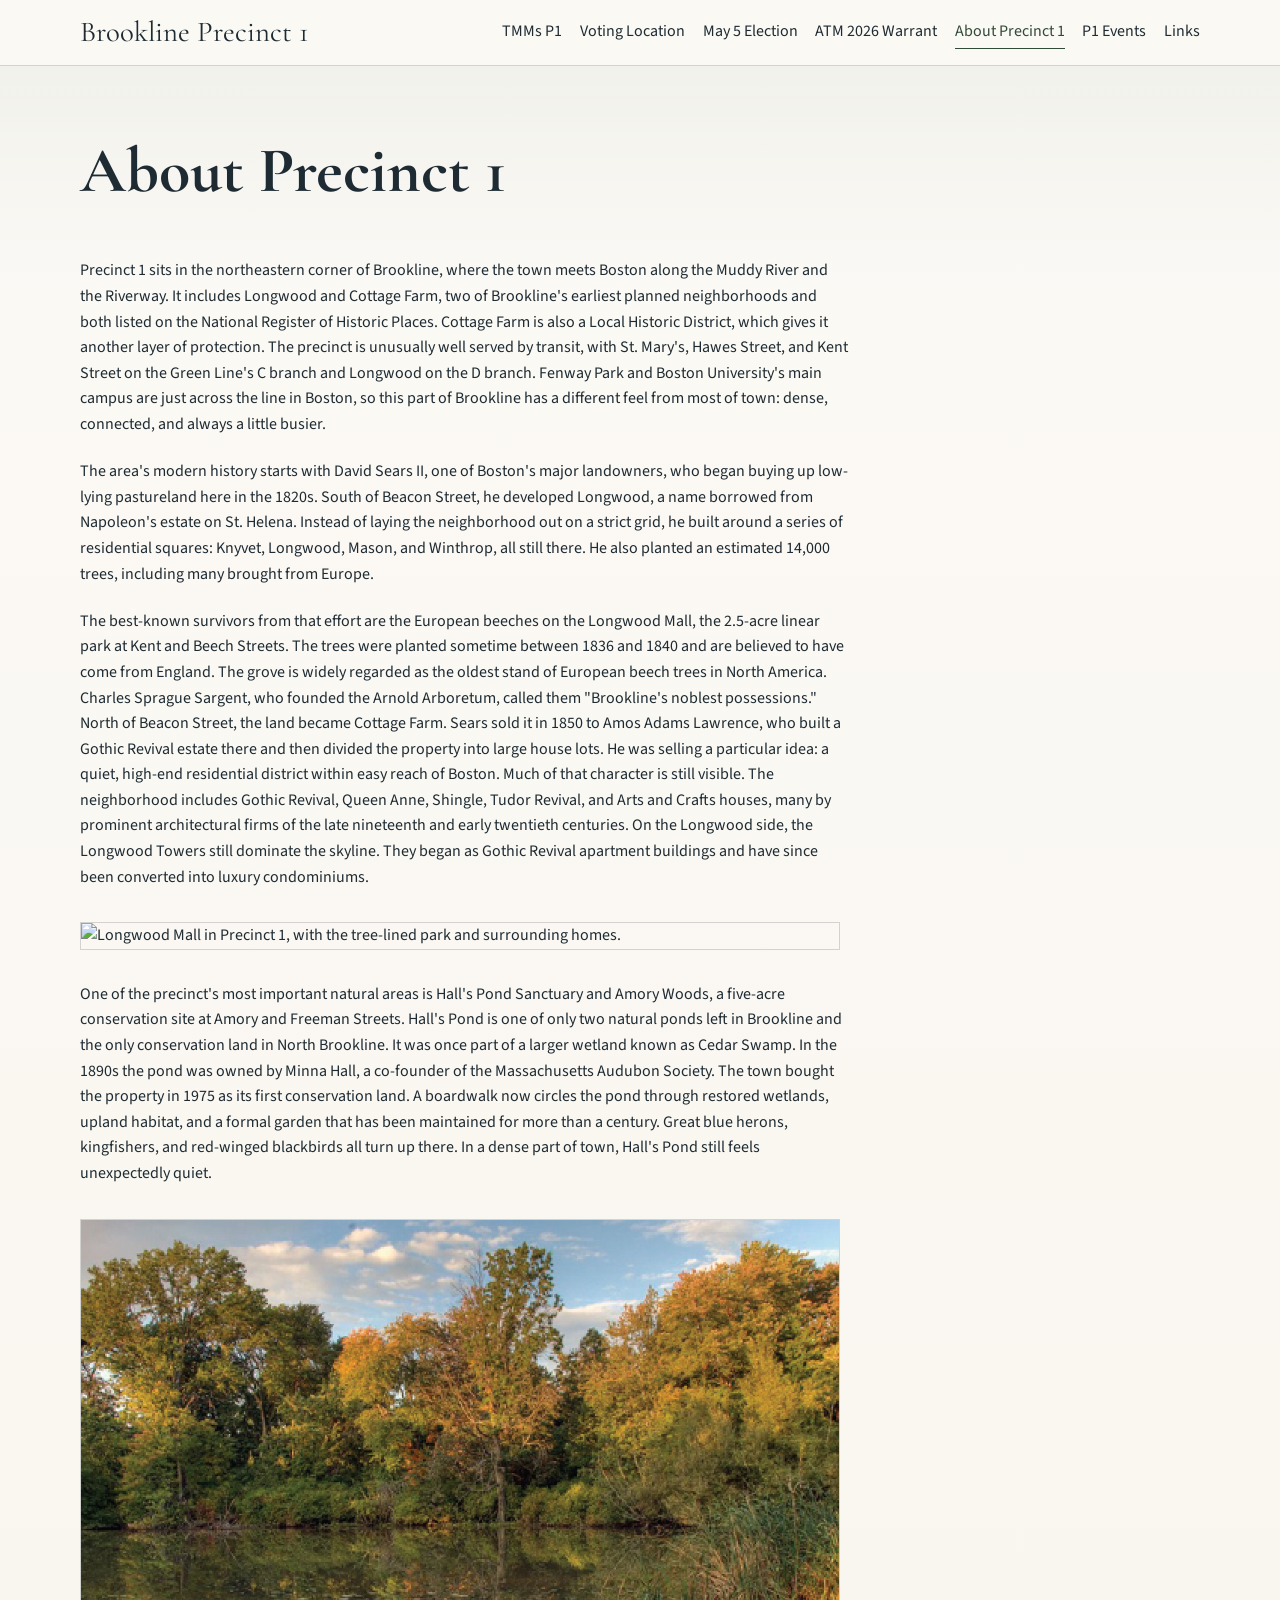
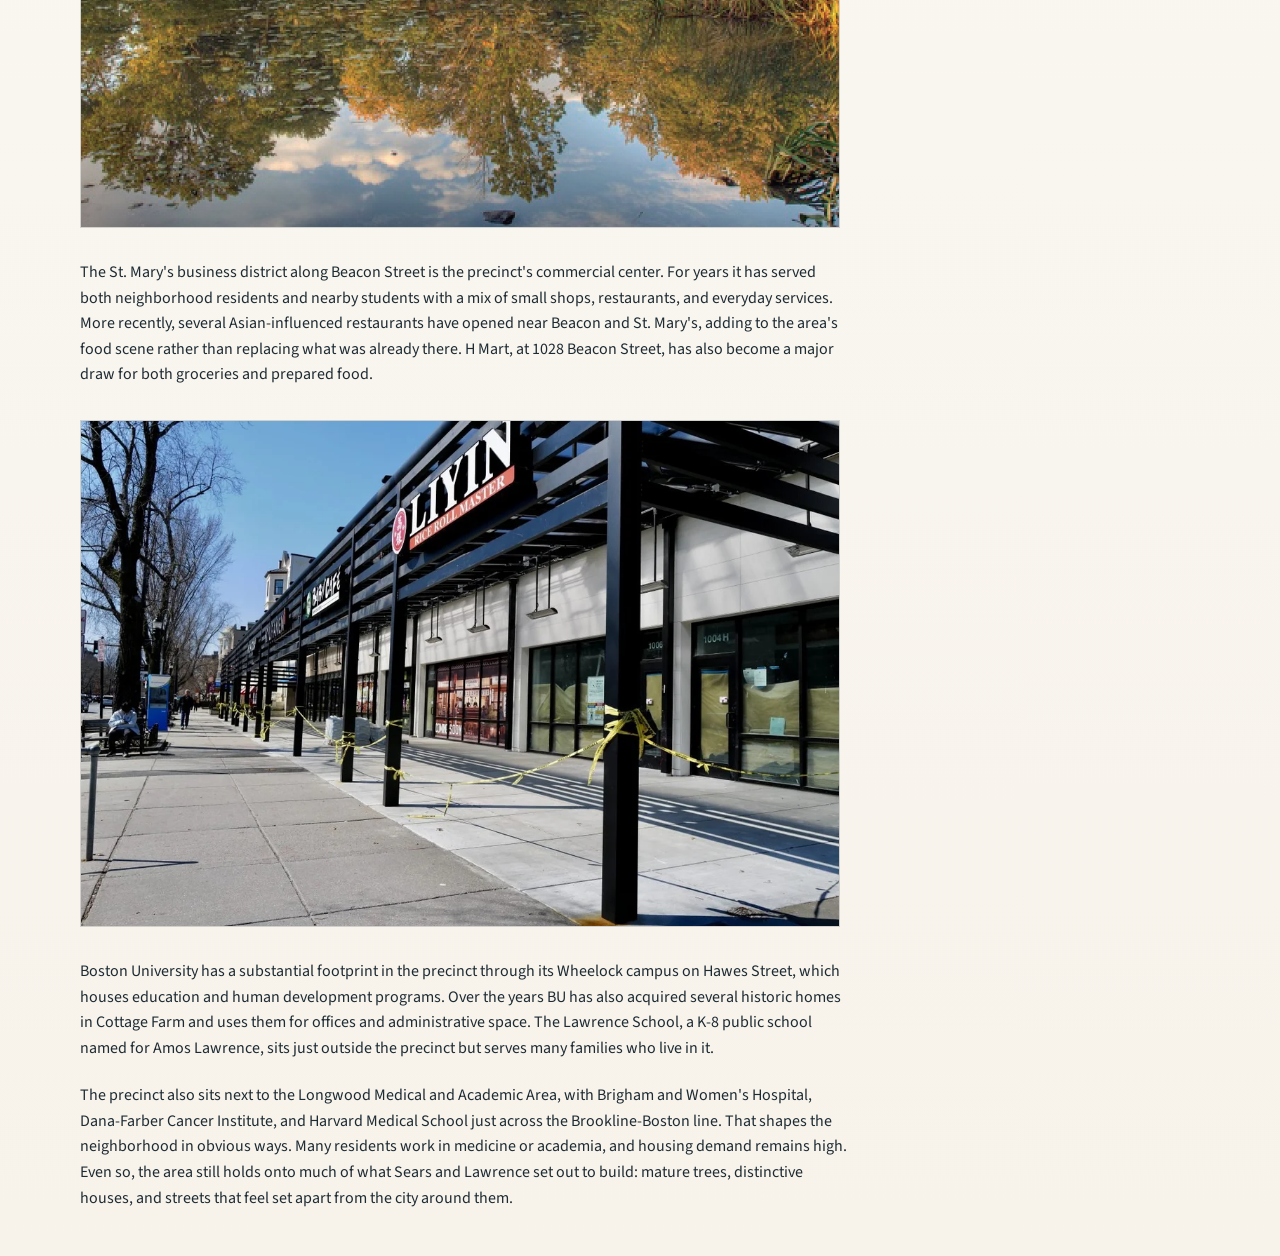
==== about.html @ 7e529240 "Initial commit" ====
<!doctype html>
<html lang="en">
  <head>
    <meta charset="utf-8" />
    <meta name="viewport" content="width=device-width, initial-scale=1" />
    <title>About Precinct 1 | Brookline Precinct 1</title>
    <meta name="description" content="Background information about Brookline Precinct 1." />
    <link rel="preconnect" href="https://fonts.googleapis.com" />
    <link rel="preconnect" href="https://fonts.gstatic.com" crossorigin />
    <link
      href="https://fonts.googleapis.com/css2?family=Cormorant+Garamond:wght@500;600;700&family=Source+Sans+3:wght@400;600;700&display=swap"
      rel="stylesheet"
    />
    <link rel="stylesheet" href="styles.css" />
    <script src="script.js" defer></script>
  </head>
  <body>
    <header class="site-header">
      <div class="site-header__inner">
        <a class="site-brand" href="index.html">
          <span class="site-brand__name">Brookline Precinct 1</span>
        </a>
        <button class="menu-toggle" type="button" data-menu-toggle aria-expanded="false" aria-controls="site-nav">
          Menu
        </button>
        <nav class="site-nav" id="site-nav" data-site-nav aria-label="Primary">
          <a data-nav-link href="tmms.html">TMMs P1</a>
          <a data-nav-link href="election-information.html">Voting Location</a>
          <a data-nav-link href="may-2026-election.html">May 5 Election</a>
          <a data-nav-link href="warrant-may-2026.html">ATM 2026 Warrant</a>
          <a data-nav-link href="about.html">About Precinct 1</a>
          <a data-nav-link href="events.html">P1 Events</a>
          <a data-nav-link href="links.html">Links</a>
        </nav>
      </div>
    </header>

    <main>
      <section class="page-hero">
        <div class="page-hero__copy">
          <h1>About Precinct 1</h1>
        </div>
      </section>

      <section class="page-section page-section--tight-top">
        <div class="about-page__content">
          <article class="about-page__article">
            <p>
              Precinct 1 sits in the northeastern corner of Brookline, where the
              town meets Boston along the Muddy River and the Riverway. It
              includes Longwood and Cottage Farm, two of Brookline's earliest
              planned neighborhoods and both listed on the National Register of
              Historic Places. Cottage Farm is also a Local Historic District,
              which gives it another layer of protection. The precinct is
              unusually well served by transit, with St. Mary's, Hawes Street,
              and Kent Street on the Green Line's C branch and Longwood on the D
              branch. Fenway Park and Boston University's main campus are just
              across the line in Boston, so this part of Brookline has a
              different feel from most of town: dense, connected, and always a
              little busier.
            </p>
            <p>
              The area's modern history starts with David Sears II, one of
              Boston's major landowners, who began buying up low-lying
              pastureland here in the 1820s. South of Beacon Street, he
              developed Longwood, a name borrowed from Napoleon's estate on St.
              Helena. Instead of laying the neighborhood out on a strict grid,
              he built around a series of residential squares: Knyvet, Longwood,
              Mason, and Winthrop, all still there. He also planted an estimated
              14,000 trees, including many brought from Europe.
            </p>
            <p>
              The best-known survivors from that effort are the European beeches
              on the Longwood Mall, the 2.5-acre linear park at Kent and Beech
              Streets. The trees were planted sometime between 1836 and 1840 and
              are believed to have come from England. The grove is widely
              regarded as the oldest stand of European beech trees in North
              America. Charles Sprague Sargent, who founded the Arnold
              Arboretum, called them "Brookline's noblest possessions." North of
              Beacon Street, the land became Cottage Farm. Sears sold it in 1850
              to Amos Adams Lawrence, who built a Gothic Revival estate there and
              then divided the property into large house lots. He was selling a
              particular idea: a quiet, high-end residential district within easy
              reach of Boston. Much of that character is still visible. The
              neighborhood includes Gothic Revival, Queen Anne, Shingle, Tudor
              Revival, and Arts and Crafts houses, many by prominent
              architectural firms of the late nineteenth and early twentieth
              centuries. On the Longwood side, the Longwood Towers still
              dominate the skyline. They began as Gothic Revival apartment
              buildings and have since been converted into luxury condominiums.
            </p>
            <figure class="image-frame about-page__figure">
              <img
                src="assets/IMG_3876.png"
                alt="Longwood Mall in Precinct 1, with the tree-lined park and surrounding homes."
              />
            </figure>
            <p>
              One of the precinct's most important natural areas is Hall's Pond
              Sanctuary and Amory Woods, a five-acre conservation site at Amory
              and Freeman Streets. Hall's Pond is one of only two natural ponds
              left in Brookline and the only conservation land in North
              Brookline. It was once part of a larger wetland known as Cedar
              Swamp. In the 1890s the pond was owned by Minna Hall, a co-founder
              of the Massachusetts Audubon Society. The town bought the property
              in 1975 as its first conservation land. A boardwalk now circles
              the pond through restored wetlands, upland habitat, and a formal
              garden that has been maintained for more than a century. Great blue
              herons, kingfishers, and red-winged blackbirds all turn up there.
              In a dense part of town, Hall's Pond still feels unexpectedly
              quiet.
            </p>
            <figure class="image-frame about-page__figure">
              <img
                src="assets/hallspond.png"
                alt="Hall's Pond Sanctuary in Precinct 1, with wetland habitat and surrounding greenery."
              />
            </figure>
            <p>
              The St. Mary's business district along Beacon Street is the
              precinct's commercial center. For years it has served both
              neighborhood residents and nearby students with a mix of small
              shops, restaurants, and everyday services. More recently, several
              Asian-influenced restaurants have opened near Beacon and St.
              Mary's, adding to the area's food scene rather than replacing what
              was already there. H Mart, at 1028 Beacon Street, has also become
              a major draw for both groceries and prepared food.
            </p>
            <figure class="image-frame about-page__figure">
              <img
                src="assets/barcino.jpeg"
                alt="A restaurant scene in the St. Mary's area along Beacon Street in Precinct 1."
              />
            </figure>
            <p>
              Boston University has a substantial footprint in the precinct
              through its Wheelock campus on Hawes Street, which houses
              education and human development programs. Over the years BU has
              also acquired several historic homes in Cottage Farm and uses them
              for offices and administrative space. The Lawrence School, a K-8
              public school named for Amos Lawrence, sits just outside the
              precinct but serves many families who live in it.
            </p>
            <p>
              The precinct also sits next to the Longwood Medical and Academic
              Area, with Brigham and Women's Hospital, Dana-Farber Cancer
              Institute, and Harvard Medical School just across the
              Brookline-Boston line. That shapes the neighborhood in obvious
              ways. Many residents work in medicine or academia, and housing
              demand remains high. Even so, the area still holds onto much of
              what Sears and Lawrence set out to build: mature trees,
              distinctive houses, and streets that feel set apart from the city
              around them.
            </p>
          </article>
        </div>
      </section>
    </main>

  </body>
</html>
---- styles.css ----
:root {
  --bg: #f7f3eb;
  --paper: #fcfaf6;
  --band: #eeeadf;
  --text: #1e2b33;
  --muted: #53616a;
  --accent: #4d6b52;
  --accent-dark: #324a38;
  --border: rgba(30, 43, 51, 0.18);
  --border-strong: rgba(30, 43, 51, 0.42);
  --content-width: 1120px;
  --measure: 42rem;
  --intro-measure: 56rem;
}

*,
*::before,
*::after {
  box-sizing: border-box;
}

html {
  scroll-behavior: smooth;
}

body {
  margin: 0;
  font-family: "Source Sans 3", "Trebuchet MS", sans-serif;
  color: var(--text);
  background:
    linear-gradient(180deg, rgba(77, 107, 82, 0.08), transparent 18rem),
    linear-gradient(180deg, var(--paper) 0%, var(--bg) 100%);
  line-height: 1.6;
}

a {
  color: var(--accent-dark);
}

a:hover,
a:focus-visible {
  color: var(--accent);
}

img,
iframe {
  max-width: 100%;
}

.site-shell,
.site-header__inner,
.site-footer,
.page-section,
.hero,
.page-hero {
  width: min(calc(100% - 2rem), var(--content-width));
  margin: 0 auto;
}

.site-header {
  position: sticky;
  top: 0;
  z-index: 20;
  backdrop-filter: blur(10px);
  background: rgba(252, 250, 246, 0.9);
  border-bottom: 1px solid var(--border);
}

.site-header__inner {
  display: flex;
  align-items: center;
  justify-content: space-between;
  gap: 1rem;
  padding: 1rem 0;
}

.site-brand {
  text-decoration: none;
  color: var(--text);
}

.site-brand__name,
.hero h1,
.page-hero h1,
.section-title {
  font-family: "Cormorant Garamond", Georgia, serif;
}

.site-brand__name {
  display: block;
  font-size: 1.8rem;
  line-height: 1;
  white-space: nowrap;
}

.site-nav {
  display: flex;
  column-gap: 1.1rem;
  row-gap: 0.5rem;
  flex-wrap: wrap;
  align-items: center;
}

.site-nav a {
  text-decoration: none;
  color: var(--text);
  padding: 0.2rem 0;
  border-bottom: 1px solid transparent;
  white-space: nowrap;
}

.site-nav a[aria-current="page"] {
  color: var(--accent-dark);
  border-bottom-color: var(--accent-dark);
}

.menu-toggle {
  display: none;
  border: 1px solid var(--border);
  border-radius: 0;
  background: transparent;
  color: var(--text);
  padding: 0.55rem 0.9rem;
}

.hero,
.page-hero {
  padding: 4.75rem 0 2.2rem;
}

.hero-copy,
blockquote,
.member-table {
  max-width: var(--measure);
}

.hero-copy {
  max-width: var(--intro-measure);
}

.page-hero__copy {
  max-width: none;
}

.hero h1,
.page-hero h1 {
  margin: 0 0 1rem;
  font-size: clamp(2.8rem, 5vw, 4.8rem);
  line-height: 0.92;
}

.hero-actions,
.card-grid,
.map-grid,
.quick-facts,
.directory-grid {
  display: grid;
  gap: 1.5rem;
}

.map-grid,
.quick-facts {
  grid-template-columns: repeat(auto-fit, minmax(300px, 1fr));
}

.quick-facts--stacked {
  grid-template-columns: 1fr;
}

.directory-grid {
  grid-template-columns: 1fr;
}

.hero-copy p,
.page-hero__copy p {
  max-width: var(--intro-measure);
  text-wrap: pretty;
}

.section-intro,
.page-note {
  max-width: var(--intro-measure);
  text-wrap: pretty;
}

.site-footer p {
  max-width: var(--measure);
}

.page-links .page-hero {
  padding-bottom: 1.2rem;
}

.page-hero--compact {
  padding-bottom: 0.75rem;
}

.page-hero--compact .page-hero__copy h1 {
  margin-bottom: 1.35rem;
}

.page-links .page-section {
  padding-top: 0.35rem;
  border-top: 0;
}

.page-links .directory-group {
  max-width: 60rem;
}

.button-link {
  display: inline-flex;
  align-items: center;
  justify-content: center;
  min-height: 44px;
  padding: 0.8rem 1.2rem;
  border: 1px solid var(--accent-dark);
  border-radius: 0;
  background: var(--accent-dark);
  color: var(--paper);
  text-decoration: none;
  letter-spacing: 0.01em;
  white-space: nowrap;
}

.button-link--secondary {
  background: transparent;
  color: var(--accent-dark);
  border-color: var(--border-strong);
}

.page-section {
  padding: 0.55rem 0 2.8rem;
}

.page-section--no-divider {
  border-top: 0;
}

.page-section--tight-top {
  padding-top: 0.4rem;
}

.section-title {
  margin: 0 0 0.75rem;
  font-size: clamp(2rem, 3vw, 3.1rem);
}

.member-table {
  width: 100%;
  border-collapse: collapse;
  max-width: 100%;
  border-top: 2px solid var(--text);
}

.member-table th,
.member-table td {
  padding: 0.95rem 0.75rem;
  border-bottom: 1px solid var(--border);
  text-align: left;
}

.member-table th {
  background: transparent;
  font-weight: 700;
  white-space: nowrap;
}

.site-footer {
  padding: 0.5rem 0 3rem;
  color: var(--muted);
}

.hero-copy,
.page-hero__copy {
  padding: 0;
}

.hero-actions {
  display: flex;
  flex-wrap: wrap;
  gap: 0.85rem;
  margin-top: 1.6rem;
}

.section-intro {
  margin: 0 0 1.4rem;
  color: var(--muted);
}

.prose-content {
  max-width: 56rem;
}

.prose-content h2,
.prose-content h3 {
  font-family: "Cormorant Garamond", Georgia, serif;
  line-height: 1.08;
}

.prose-content h2 {
  margin: 0 0 1rem;
  font-size: clamp(2rem, 3vw, 3rem);
}

.prose-content h3 {
  margin: 2.2rem 0 0.8rem;
  font-size: clamp(1.55rem, 2.2vw, 2.1rem);
}

.prose-content p,
.prose-content ul {
  margin: 0 0 1.15rem;
  text-wrap: pretty;
}

.prose-content ul {
  padding-left: 1.2rem;
}

.prose-content li + li {
  margin-top: 0.45rem;
}

.home-gallery {
  display: grid;
  grid-template-columns: repeat(auto-fit, minmax(260px, 1fr));
  gap: 1.25rem;
}

.home-gallery__item {
  margin: 0;
}

.home-gallery__item img {
  display: block;
  width: 100%;
  height: 100%;
  min-height: 240px;
  object-fit: cover;
  border: 1px solid var(--border);
  background: var(--paper);
}

.hero--home {
  padding-top: 2.6rem;
  text-align: center;
}

.hero-copy--home {
  max-width: 52rem;
  margin: 0 auto;
}

.hero-copy--home h1 {
  font-size: clamp(2.5rem, 4.4vw, 4rem);
}

.hero-intro {
  margin: 0 auto;
  font-size: clamp(1.02rem, 1.55vw, 1.2rem);
  color: var(--text);
}

.home-map {
  width: min(100%, 28rem);
  margin: 2rem auto 0;
}

.home-map img {
  display: block;
  width: 100%;
  border: 1px solid var(--border-strong);
  background: var(--paper);
}

.home-link-grid {
  display: grid;
  grid-template-columns: repeat(2, minmax(0, 18rem));
  justify-content: center;
  gap: 1.8rem 5rem;
  padding-top: 0.4rem;
}

.home-link-button {
  display: inline-flex;
  align-items: center;
  justify-content: center;
  min-height: 4.5rem;
  padding: 0.85rem 1.4rem;
  border: 2px solid var(--border-strong);
  border-radius: 1.2rem;
  background: rgba(255, 255, 255, 0.72);
  color: var(--text);
  text-align: center;
  text-decoration: none;
  font-size: clamp(1.15rem, 1.9vw, 1.35rem);
  line-height: 1.15;
  box-shadow: 0 1px 0 rgba(30, 43, 51, 0.05);
  transition:
    transform 160ms ease,
    background 160ms ease,
    border-color 160ms ease;
}

.home-link-button:hover,
.home-link-button:focus-visible {
  color: var(--text);
  transform: translateY(-2px);
  background: rgba(255, 255, 255, 0.92);
  border-color: var(--text);
}

.home-link-button--wide {
  grid-column: 1 / -1;
  width: min(100%, 18rem);
  justify-self: center;
}

.election-page__content {
  max-width: 66rem;
}

.about-page__content {
  max-width: 48rem;
}

.about-page__article {
  max-width: 48rem;
}

.about-page__article p {
  margin: 0;
  text-wrap: pretty;
}

.about-page__article p + p {
  margin-top: 1.35rem;
}

.image-frame.about-page__figure {
  margin: 2rem 0 0;
  padding-bottom: 2rem;
}

.election-page__example-heading {
  margin: 0 0 1.6rem;
  font-size: clamp(1.45rem, 2vw, 1.9rem);
  line-height: 1.1;
  font-family: "Cormorant Garamond", Georgia, serif;
}

.election-page__location,
.election-page__where-link {
  margin: 0 0 1.55rem;
  font-size: clamp(1.2rem, 1.9vw, 1.85rem);
  line-height: 1.35;
}

.election-page__where-link {
  max-width: 58rem;
}

.election-page__where-link--lookup {
  padding-top: 0.9rem;
}

.election-page__photo-grid {
  display: grid;
  grid-template-columns: minmax(300px, 380px) minmax(320px, 1fr);
  gap: 2.4rem;
  align-items: center;
  margin: 0 0 2.5rem;
}

.election-page__photo,
.election-page__map,
.election-page__example {
  margin: 0;
}

.election-page__photo img,
.election-page__map iframe,
.election-page__example img {
  display: block;
  width: 100%;
}

.election-page__map iframe {
  min-height: 320px;
}

.election-page__example {
  max-width: 430px;
}

.warrant-page__content {
  max-width: 70rem;
  padding-top: 1.2rem;
}

.warrant-page__hero .page-hero__copy h1 {
  margin-bottom: 3rem;
}

.warrant-page__hero-link {
  margin: 0 0 1.9rem;
  font-size: clamp(1.55rem, 2.2vw, 2.1rem);
  line-height: 1.1;
  font-family: "Cormorant Garamond", Georgia, serif;
}

.warrant-page__hero-link a {
  color: var(--accent-dark);
  text-decoration-line: underline;
  text-decoration-thickness: 1px;
  text-underline-offset: 0.12em;
}

.warrant-page__document-block + .warrant-page__document-block {
  margin-top: 4rem;
}

.warrant-page__document-title {
  margin: 0 0 1.5rem;
  font-size: clamp(1.55rem, 2.2vw, 2.1rem);
  line-height: 1.1;
  font-family: "Cormorant Garamond", Georgia, serif;
}

.warrant-page__embed {
  width: 100%;
  min-height: 900px;
  margin-top: 0.2rem;
  border: 1px solid var(--border);
  background: var(--paper);
}

.map-card,
.fact-panel,
.directory-group {
  padding-top: 1rem;
  border-top: 2px solid var(--border-strong);
}

.map-card h3,
.fact-panel h2,
.directory-group h2,
.link-row__title {
  margin: 0 0 0.95rem;
  font-size: 1.1rem;
}

.link-row__title {
  white-space: nowrap;
}

.map-meta,
.fact-panel p,
.directory-group p,
.link-row__body,
.page-note,
.map-card p {
  color: var(--muted);
}

.map-links,
.resource-list,
.plain-list,
.directory-group ul {
  list-style: none;
  margin: 0;
  padding: 0;
}

.map-links li,
.resource-list li,
.plain-list li,
.directory-group li {
  padding: 0.5rem 0 0.7rem;
}

.map-links li:first-child,
.resource-list li:first-child,
.plain-list li:first-child,
.directory-group li:first-child {
  padding-top: 0;
}

.map-links a,
.resource-list a,
.plain-list a,
.link-row {
  text-decoration: none;
}

.button-link:hover,
.button-link:focus-visible {
  color: var(--paper);
}

.button-link--secondary:hover,
.button-link--secondary:focus-visible {
  color: var(--accent-dark);
  background: rgba(77, 107, 82, 0.08);
}

.resource-list {
  max-width: var(--measure);
}

.resource-list a {
  margin-left: 0.3rem;
}

.link-list {
  border-top: 1px solid var(--border);
}

.link-row {
  display: grid;
  gap: 0.3rem;
  padding: 1rem 0;
  border-bottom: 1px solid var(--border);
  color: inherit;
}

.link-row:hover .link-row__title,
.link-row:focus-visible .link-row__title {
  color: var(--accent-dark);
}

.fact-strip {
  display: grid;
  gap: 1rem;
  padding: 1rem 0;
  border-top: 2px solid var(--border-strong);
}

.fact-strip dt {
  font-size: 0.82rem;
  letter-spacing: 0.1em;
  text-transform: uppercase;
  color: var(--muted);
}

.fact-strip dd {
  margin: 0.35rem 0 0;
  font-size: 1.15rem;
}

.image-frame {
  margin: 0;
}

.image-frame img {
  display: block;
  width: 100%;
  max-width: 760px;
  border: 1px solid var(--border);
}

.image-frame figcaption {
  margin-top: 0.75rem;
  color: var(--muted);
  font-size: 0.95rem;
}

.page-note {
  padding-top: 1rem;
  border-top: 2px solid var(--border-strong);
}

.sr-only {
  position: absolute;
  width: 1px;
  height: 1px;
  padding: 0;
  margin: -1px;
  overflow: hidden;
  clip: rect(0, 0, 0, 0);
  white-space: nowrap;
  border: 0;
}

:focus-visible {
  outline: 3px solid rgba(77, 107, 82, 0.38);
  outline-offset: 3px;
}

@media (max-width: 860px) {
  .menu-toggle {
    display: inline-flex;
  }

  .site-nav {
    display: none;
    width: 100%;
    flex-direction: column;
    align-items: flex-start;
    padding-top: 0.75rem;
  }

  .site-nav.is-open {
    display: flex;
  }

  .site-header__inner {
    flex-wrap: wrap;
  }

  .site-nav a {
    padding: 0.2rem 0;
  }

  .home-link-grid {
    grid-template-columns: minmax(0, 20rem);
    gap: 1.3rem;
  }

  .home-link-button--wide {
    grid-column: auto;
  }

  .election-page__photo-grid {
    grid-template-columns: 1fr;
    gap: 1.25rem;
    max-width: 100%;
  }

  .warrant-page__embed {
    min-height: 640px;
  }
}
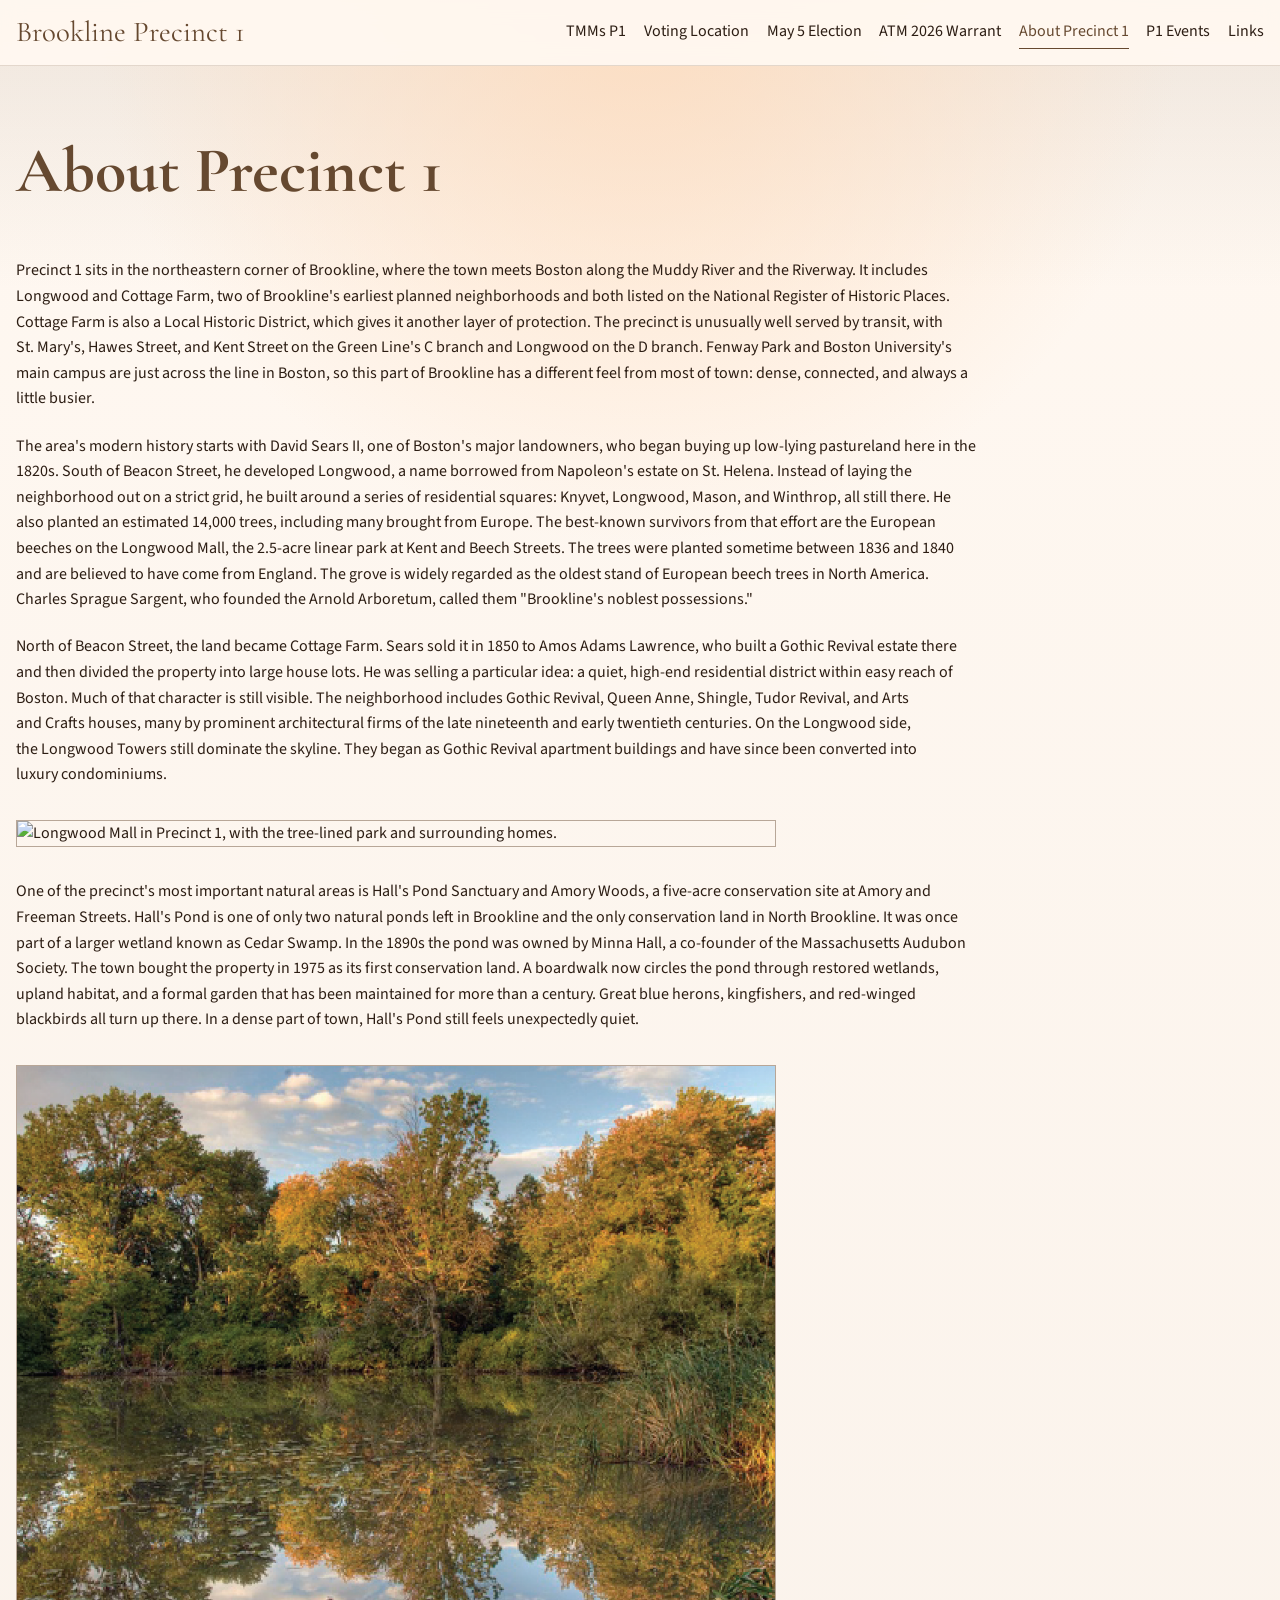
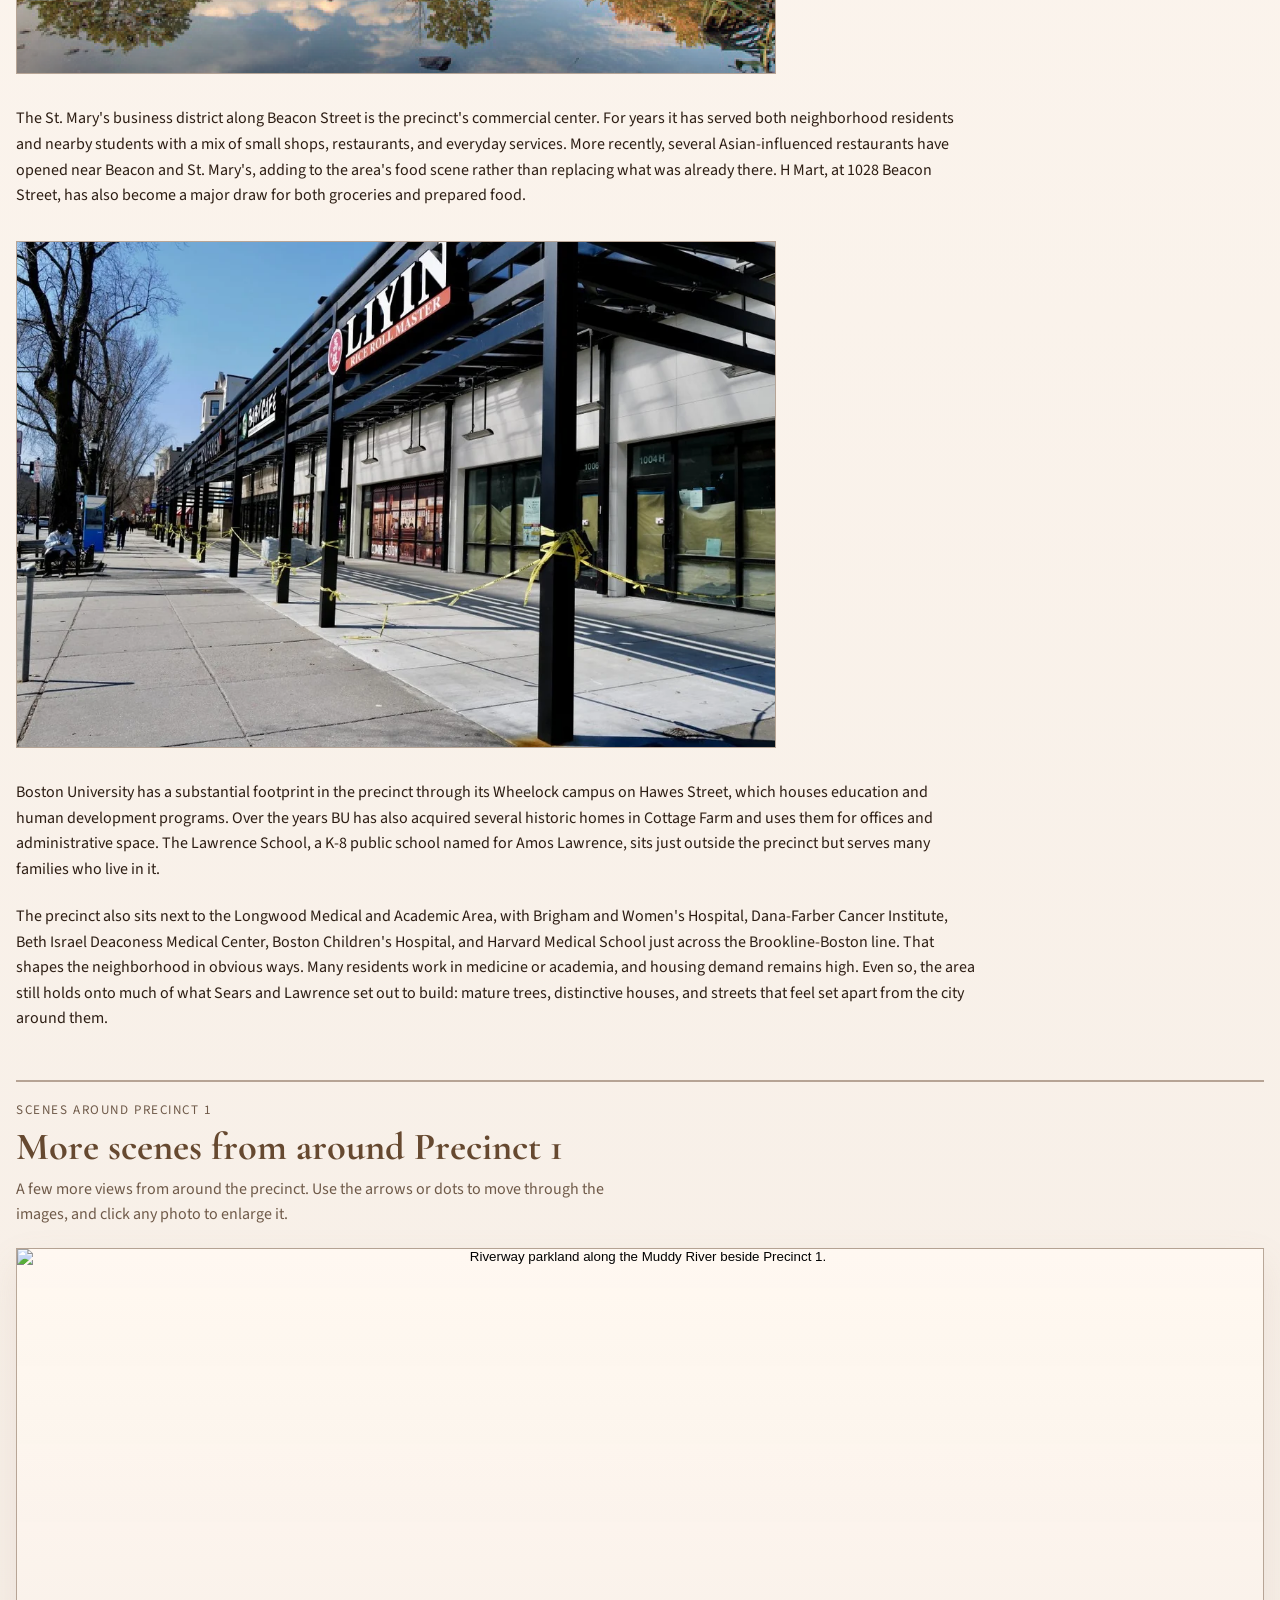
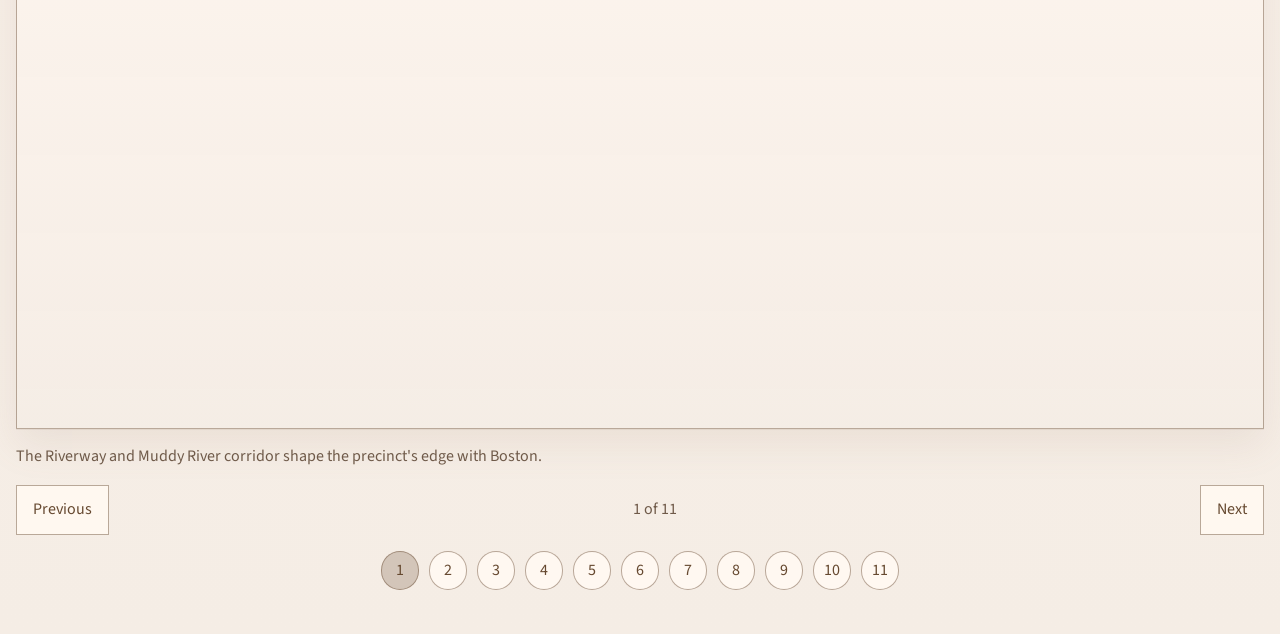
==== commit 8216c470: "changes" ====
--- a/about.html
+++ b/about.html
@@ -67,17 +67,17 @@
               Helena. Instead of laying the neighborhood out on a strict grid,
               he built around a series of residential squares: Knyvet, Longwood,
               Mason, and Winthrop, all still there. He also planted an estimated
-              14,000 trees, including many brought from Europe.
-            </p>
-            <p>
-              The best-known survivors from that effort are the European beeches
+              14,000 trees, including many brought from Europe. The best-known
+              survivors from that effort are the European beeches
               on the Longwood Mall, the 2.5-acre linear park at Kent and Beech
               Streets. The trees were planted sometime between 1836 and 1840 and
               are believed to have come from England. The grove is widely
               regarded as the oldest stand of European beech trees in North
               America. Charles Sprague Sargent, who founded the Arnold
-              Arboretum, called them "Brookline's noblest possessions." North of
-              Beacon Street, the land became Cottage Farm. Sears sold it in 1850
+              Arboretum, called them "Brookline's noblest possessions."
+            </p>
+            <p>
+              North of Beacon Street, the land became Cottage Farm. Sears sold it in 1850
               to Amos Adams Lawrence, who built a Gothic Revival estate there and
               then divided the property into large house lots. He was selling a
               particular idea: a quiet, high-end residential district within easy
@@ -144,7 +144,8 @@
             <p>
               The precinct also sits next to the Longwood Medical and Academic
               Area, with Brigham and Women's Hospital, Dana-Farber Cancer
-              Institute, and Harvard Medical School just across the
+              Institute, Beth Israel Deaconess Medical Center, Boston
+              Children's Hospital, and Harvard Medical School just across the
               Brookline-Boston line. That shapes the neighborhood in obvious
               ways. Many residents work in medicine or academia, and housing
               demand remains high. Even so, the area still holds onto much of
@@ -153,7 +154,229 @@
               around them.
             </p>
           </article>
+
+          <section class="about-carousel" aria-labelledby="about-carousel-title" data-carousel>
+            <div class="about-carousel__header">
+              <p class="about-carousel__eyebrow">Scenes Around Precinct 1</p>
+              <h2 class="about-carousel__title" id="about-carousel-title">More scenes from around Precinct 1</h2>
+              <p class="about-carousel__intro">
+                A few more views from around the precinct. Use the arrows or
+                dots to move through the images, and click any photo to enlarge
+                it.
+              </p>
+            </div>
+
+            <div class="about-carousel__stage">
+              <figure class="about-carousel__slide is-active" id="about-carousel-slide-1" data-carousel-slide>
+                <button class="about-carousel__image-button" type="button" data-lightbox-trigger>
+                  <img
+                    src="assets/RiverwayParkBGSAWalk.2024.jpg"
+                    alt="Riverway parkland along the Muddy River beside Precinct 1."
+                  />
+                </button>
+                <figcaption class="about-carousel__caption">
+                  The Riverway and Muddy River corridor shape the precinct's
+                  edge with Boston.
+                </figcaption>
+              </figure>
+
+              <figure class="about-carousel__slide" id="about-carousel-slide-2" data-carousel-slide hidden>
+                <button class="about-carousel__image-button" type="button" data-lightbox-trigger>
+                  <img
+                    src="assets/church.jpg"
+                    alt="The stone tower of the Church of Our Saviour in Precinct 1."
+                    loading="lazy"
+                  />
+                </button>
+                <figcaption class="about-carousel__caption">
+                  The Church of Our Saviour is one of the precinct's enduring
+                  architectural landmarks.
+                </figcaption>
+              </figure>
+
+              <figure class="about-carousel__slide" id="about-carousel-slide-3" data-carousel-slide hidden>
+                <button class="about-carousel__image-button" type="button" data-lightbox-trigger>
+                  <img
+                    src="assets/hmart.webp"
+                    alt="The H Mart storefront on Beacon Street in the St. Mary's business district."
+                    loading="lazy"
+                  />
+                </button>
+                <figcaption class="about-carousel__caption">
+                  H Mart has become one of the most visible anchors in the St.
+                  Mary's business district along Beacon Street.
+                </figcaption>
+              </figure>
+
+              <figure class="about-carousel__slide" id="about-carousel-slide-4" data-carousel-slide hidden>
+                <button class="about-carousel__image-button" type="button" data-lightbox-trigger>
+                  <img
+                    src="assets/carlton.webp"
+                    alt="The Carlton Street footbridge connecting Brookline to the Muddy River park system."
+                    loading="lazy"
+                  />
+                </button>
+                <figcaption class="about-carousel__caption">
+                  The Carlton Street footbridge hints at how closely the
+                  precinct is tied to the Muddy River and nearby Boston.
+                </figcaption>
+              </figure>
+
+              <figure class="about-carousel__slide" id="about-carousel-slide-5" data-carousel-slide hidden>
+                <button class="about-carousel__image-button" type="button" data-lightbox-trigger>
+                  <img
+                    src="assets/wightman.png"
+                    alt="The Edwin Wightman House in Cottage Farm, surrounded by autumn trees."
+                    loading="lazy"
+                  />
+                </button>
+                <figcaption class="about-carousel__caption">
+                  The Wightman Mansion at 43 Hawes Street remains one of the
+                  precinct's notable historic buildings.
+                </figcaption>
+              </figure>
+
+              <figure class="about-carousel__slide" id="about-carousel-slide-6" data-carousel-slide hidden>
+                <button class="about-carousel__image-button" type="button" data-lightbox-trigger>
+                  <img
+                    src="assets/halls2.jpg"
+                    alt="Hall's Pond in Precinct 1, with trees reflected in still water."
+                    loading="lazy"
+                  />
+                </button>
+                <figcaption class="about-carousel__caption">
+                  Hall's Pond preserves a quiet pocket of wetland and woodland
+                  habitat in one of Brookline's most built-up areas.
+                </figcaption>
+              </figure>
+
+              <figure class="about-carousel__slide" id="about-carousel-slide-7" data-carousel-slide hidden>
+                <button class="about-carousel__image-button" type="button" data-lightbox-trigger>
+                  <img
+                    src="assets/monmouth.jpg"
+                    alt="Monmouth Street in Precinct 1 with historic homes and tree cover."
+                    loading="lazy"
+                  />
+                </button>
+                <figcaption class="about-carousel__caption">
+                  Monmouth Street shows the precinct's quieter residential side
+                  just off its busier corridors.
+                </figcaption>
+              </figure>
+
+              <figure class="about-carousel__slide" id="about-carousel-slide-8" data-carousel-slide hidden>
+                <button class="about-carousel__image-button" type="button" data-lightbox-trigger>
+                  <img
+                    src="assets/SearsChapel.png"
+                    alt="Sears Chapel in Precinct 1."
+                    loading="lazy"
+                  />
+                </button>
+                <figcaption class="about-carousel__caption">
+                  Sears Chapel remains one of the precinct's historic
+                  landmarks.
+                </figcaption>
+              </figure>
+
+              <figure class="about-carousel__slide" id="about-carousel-slide-9" data-carousel-slide hidden>
+                <button class="about-carousel__image-button" type="button" data-lightbox-trigger>
+                  <img
+                    src="assets/christChurch.png"
+                    alt="Christ Church in Precinct 1."
+                    loading="lazy"
+                  />
+                </button>
+                <figcaption class="about-carousel__caption">
+                  Christ Church adds another distinct historic church presence
+                  to the precinct streetscape.
+                </figcaption>
+              </figure>
+
+              <figure class="about-carousel__slide" id="about-carousel-slide-10" data-carousel-slide hidden>
+                <button class="about-carousel__image-button" type="button" data-lightbox-trigger>
+                  <img
+                    src="assets/Amorypark.jpg"
+                    alt="Amory Park in Precinct 1."
+                    loading="lazy"
+                  />
+                </button>
+                <figcaption class="about-carousel__caption">
+                  Amory Park is one of the precinct's key open spaces near
+                  Hall's Pond and the Amory Woods area.
+                </figcaption>
+              </figure>
+
+              <figure class="about-carousel__slide" id="about-carousel-slide-11" data-carousel-slide hidden>
+                <button class="about-carousel__image-button" type="button" data-lightbox-trigger>
+                  <img
+                    src="assets/mason.jpeg"
+                    alt="Mason Square in Precinct 1."
+                    loading="lazy"
+                  />
+                </button>
+                <figcaption class="about-carousel__caption">
+                  Mason Square is one of the historic park parcels associated
+                  with David Sears and is in Precinct 1.
+                </figcaption>
+              </figure>
+
+            </div>
+
+            <div class="about-carousel__controls">
+              <button class="about-carousel__nav" type="button" data-carousel-prev aria-label="Show previous photo">
+                Previous
+              </button>
+              <p class="about-carousel__status" data-carousel-status aria-live="polite">1 of 11</p>
+              <button class="about-carousel__nav" type="button" data-carousel-next aria-label="Show next photo">
+                Next
+              </button>
+            </div>
+
+            <div class="about-carousel__dots" aria-label="Choose a photo">
+              <button class="about-carousel__dot is-active" type="button" data-carousel-dot aria-label="Show photo 1 of 11" aria-pressed="true">
+                1
+              </button>
+              <button class="about-carousel__dot" type="button" data-carousel-dot aria-label="Show photo 2 of 11" aria-pressed="false">
+                2
+              </button>
+              <button class="about-carousel__dot" type="button" data-carousel-dot aria-label="Show photo 3 of 11" aria-pressed="false">
+                3
+              </button>
+              <button class="about-carousel__dot" type="button" data-carousel-dot aria-label="Show photo 4 of 11" aria-pressed="false">
+                4
+              </button>
+              <button class="about-carousel__dot" type="button" data-carousel-dot aria-label="Show photo 5 of 11" aria-pressed="false">
+                5
+              </button>
+              <button class="about-carousel__dot" type="button" data-carousel-dot aria-label="Show photo 6 of 11" aria-pressed="false">
+                6
+              </button>
+              <button class="about-carousel__dot" type="button" data-carousel-dot aria-label="Show photo 7 of 11" aria-pressed="false">
+                7
+              </button>
+              <button class="about-carousel__dot" type="button" data-carousel-dot aria-label="Show photo 8 of 11" aria-pressed="false">
+                8
+              </button>
+              <button class="about-carousel__dot" type="button" data-carousel-dot aria-label="Show photo 9 of 11" aria-pressed="false">
+                9
+              </button>
+              <button class="about-carousel__dot" type="button" data-carousel-dot aria-label="Show photo 10 of 11" aria-pressed="false">
+                10
+              </button>
+              <button class="about-carousel__dot" type="button" data-carousel-dot aria-label="Show photo 11 of 11" aria-pressed="false">
+                11
+              </button>
+            </div>
+          </section>
         </div>
+
+        <dialog class="image-lightbox" data-image-lightbox aria-label="Expanded image view">
+          <button class="image-lightbox__close" type="button" data-lightbox-close aria-label="Close expanded image">
+            Close
+          </button>
+          <img class="image-lightbox__image" data-lightbox-image alt="" />
+          <p class="image-lightbox__caption" data-lightbox-caption></p>
+        </dialog>
       </section>
     </main>
 
--- a/styles.css
+++ b/styles.css
@@ -1,16 +1,28 @@
 :root {
-  --bg: #f7f3eb;
-  --paper: #fcfaf6;
-  --band: #eeeadf;
-  --text: #1e2b33;
-  --muted: #53616a;
-  --accent: #4d6b52;
-  --accent-dark: #324a38;
-  --border: rgba(30, 43, 51, 0.18);
-  --border-strong: rgba(30, 43, 51, 0.42);
-  --content-width: 1120px;
+  --peach: #ffdbbb;
+  --greige: #ccbeb1;
+  --taupe: #997e67;
+  --brown: #664930;
+  --content-width: 1360px;
   --measure: 42rem;
   --intro-measure: 56rem;
+  --paper: #fff8f1;
+  --bg: #f5ede5;
+  --band: var(--peach);
+  --text: #2c1d13;
+  --muted: #6f5a49;
+  --accent: var(--taupe);
+  --accent-dark: var(--brown);
+  --border: rgba(102, 73, 48, 0.18);
+  --border-strong: rgba(102, 73, 48, 0.46);
+  --accent-wash: rgba(255, 219, 187, 0.68);
+  --header-bg: rgba(255, 248, 241, 0.94);
+  --surface: rgba(255, 248, 241, 0.88);
+  --surface-hover: rgba(255, 219, 187, 0.72);
+  --surface-strong: var(--greige);
+  --surface-cream: rgba(255, 248, 241, 0.98);
+  --shadow-soft: 0 1px 0 rgba(102, 73, 48, 0.08), 0 16px 36px rgba(153, 126, 103, 0.12);
+  --focus-ring: rgba(102, 73, 48, 0.3);
 }
 
 *,
@@ -28,7 +40,8 @@
   font-family: "Source Sans 3", "Trebuchet MS", sans-serif;
   color: var(--text);
   background:
-    linear-gradient(180deg, rgba(77, 107, 82, 0.08), transparent 18rem),
+    radial-gradient(circle at top, rgba(255, 219, 187, 0.82), transparent 34rem),
+    linear-gradient(180deg, rgba(204, 190, 177, 0.32), transparent 18rem),
     linear-gradient(180deg, var(--paper) 0%, var(--bg) 100%);
   line-height: 1.6;
 }
@@ -62,7 +75,7 @@
   top: 0;
   z-index: 20;
   backdrop-filter: blur(10px);
-  background: rgba(252, 250, 246, 0.9);
+  background: var(--header-bg);
   border-bottom: 1px solid var(--border);
 }
 
@@ -84,6 +97,7 @@
 .page-hero h1,
 .section-title {
   font-family: "Cormorant Garamond", Georgia, serif;
+  color: var(--accent-dark);
 }
 
 .site-brand__name {
@@ -99,6 +113,7 @@
   row-gap: 0.5rem;
   flex-wrap: wrap;
   align-items: center;
+  margin-left: auto;
 }
 
 .site-nav a {
@@ -118,7 +133,7 @@
   display: none;
   border: 1px solid var(--border);
   border-radius: 0;
-  background: transparent;
+  background: var(--surface-cream);
   color: var(--text);
   padding: 0.55rem 0.9rem;
 }
@@ -224,7 +239,7 @@
 }
 
 .button-link--secondary {
-  background: transparent;
+  background: rgba(255, 219, 187, 0.46);
   color: var(--accent-dark);
   border-color: var(--border-strong);
 }
@@ -261,9 +276,13 @@
 }
 
 .member-table th {
-  background: transparent;
+  background: rgba(204, 190, 177, 0.78);
   font-weight: 700;
   white-space: nowrap;
+}
+
+.member-table tr:nth-child(even) td {
+  background: rgba(255, 219, 187, 0.2);
 }
 
 .site-footer {
@@ -288,6 +307,10 @@
   color: var(--muted);
 }
 
+.tmms-description {
+  margin-top: 1.6rem;
+}
+
 .prose-content {
   max-width: 56rem;
 }
@@ -296,6 +319,7 @@
 .prose-content h3 {
   font-family: "Cormorant Garamond", Georgia, serif;
   line-height: 1.08;
+  color: var(--accent-dark);
 }
 
 .prose-content h2 {
@@ -339,11 +363,12 @@
   min-height: 240px;
   object-fit: cover;
   border: 1px solid var(--border);
-  background: var(--paper);
+  background: var(--band);
 }
 
 .hero--home {
-  padding-top: 2.6rem;
+  width: 100%;
+  padding: 2.8rem 2rem 2.4rem;
   text-align: center;
 }
 
@@ -362,24 +387,42 @@
   color: var(--text);
 }
 
-.home-map {
-  width: min(100%, 28rem);
-  margin: 2rem auto 0;
-}
-
-.home-map img {
-  display: block;
-  width: 100%;
-  border: 1px solid var(--border-strong);
-  background: var(--paper);
+.home-page {
+  padding-top: 1.25rem;
+  padding-bottom: 3.4rem;
+}
+
+.home-welcome-panel {
+  display: grid;
+  gap: 1.35rem;
 }
 
 .home-link-grid {
   display: grid;
-  grid-template-columns: repeat(2, minmax(0, 18rem));
+  grid-template-columns: repeat(3, minmax(0, 1fr));
   justify-content: center;
-  gap: 1.8rem 5rem;
-  padding-top: 0.4rem;
+  gap: 1rem 1rem;
+  padding: 0 1.25rem;
+  position: relative;
+}
+
+.home-link-grid::before,
+.home-link-grid::after {
+  content: "";
+  position: absolute;
+  z-index: -1;
+  background: linear-gradient(180deg, rgba(255, 240, 225, 0.9), rgba(255, 248, 241, 0.52));
+}
+
+.home-link-grid::before {
+  inset: 0.2rem 0 5.9rem;
+}
+
+.home-link-grid::after {
+  left: 18%;
+  right: 18%;
+  bottom: 0.25rem;
+  height: 5.2rem;
 }
 
 .home-link-button {
@@ -388,15 +431,15 @@
   justify-content: center;
   min-height: 4.5rem;
   padding: 0.85rem 1.4rem;
-  border: 2px solid var(--border-strong);
+  border: 2px solid var(--accent-dark);
   border-radius: 1.2rem;
-  background: rgba(255, 255, 255, 0.72);
-  color: var(--text);
+  background: rgba(204, 190, 177, 0.82);
+  color: var(--accent-dark);
   text-align: center;
   text-decoration: none;
   font-size: clamp(1.15rem, 1.9vw, 1.35rem);
   line-height: 1.15;
-  box-shadow: 0 1px 0 rgba(30, 43, 51, 0.05);
+  box-shadow: var(--shadow-soft);
   transition:
     transform 160ms ease,
     background 160ms ease,
@@ -405,16 +448,94 @@
 
 .home-link-button:hover,
 .home-link-button:focus-visible {
-  color: var(--text);
+  color: var(--accent-dark);
   transform: translateY(-2px);
-  background: rgba(255, 255, 255, 0.92);
-  border-color: var(--text);
-}
-
-.home-link-button--wide {
-  grid-column: 1 / -1;
-  width: min(100%, 18rem);
-  justify-self: center;
+  background: var(--surface-hover);
+  border-color: var(--accent-dark);
+}
+
+.home-link-button--featured {
+  grid-column: 2;
+}
+
+.home-visual-grid {
+  display: grid;
+  grid-template-columns: repeat(2, minmax(420px, 585px));
+  gap: 3.25rem;
+  align-items: start;
+  width: min(100%, 1240px);
+  margin: 2.7rem auto 0;
+}
+
+.home-visual {
+  margin: 0;
+}
+
+.home-visual__trigger {
+  display: block;
+  width: 100%;
+  padding: 0;
+  border: 0;
+  background: transparent;
+  cursor: zoom-in;
+}
+
+.home-visual img,
+.home-visual__trigger img {
+  display: block;
+  width: 100%;
+  border: 1px solid var(--border-strong);
+  background: var(--surface-cream);
+}
+
+.home-visual--photo img {
+  aspect-ratio: auto;
+  object-fit: contain;
+}
+
+.home-visual--map {
+  align-self: center;
+}
+
+.image-lightbox {
+  width: min(92vw, 1100px);
+  max-width: 1100px;
+  padding: 1rem;
+  border: 1px solid var(--border-strong);
+  background: rgba(255, 248, 241, 0.98);
+  box-shadow: 0 24px 60px rgba(44, 29, 19, 0.28);
+}
+
+.image-lightbox::backdrop {
+  background: rgba(44, 29, 19, 0.68);
+}
+
+.image-lightbox__close {
+  display: inline-flex;
+  align-items: center;
+  justify-content: center;
+  margin-left: auto;
+  margin-bottom: 0.8rem;
+  padding: 0.55rem 0.9rem;
+  border: 1px solid var(--accent-dark);
+  background: var(--surface-cream);
+  color: var(--accent-dark);
+  font: inherit;
+  cursor: pointer;
+}
+
+.image-lightbox__image {
+  display: block;
+  width: 100%;
+  max-height: 78vh;
+  object-fit: contain;
+  border: 1px solid var(--border-strong);
+  background: var(--surface-cream);
+}
+
+.image-lightbox__caption {
+  margin: 0.8rem 0 0;
+  color: var(--muted);
 }
 
 .election-page__content {
@@ -422,11 +543,11 @@
 }
 
 .about-page__content {
-  max-width: 48rem;
+  max-width: 78rem;
 }
 
 .about-page__article {
-  max-width: 48rem;
+  max-width: 60rem;
 }
 
 .about-page__article p {
@@ -441,6 +562,133 @@
 .image-frame.about-page__figure {
   margin: 2rem 0 0;
   padding-bottom: 2rem;
+}
+
+.about-carousel {
+  margin-top: 3rem;
+  max-width: 78rem;
+  padding-top: 1.15rem;
+  border-top: 2px solid var(--border-strong);
+}
+
+.about-carousel__header {
+  max-width: 40rem;
+  margin-bottom: 1.25rem;
+}
+
+.about-carousel__eyebrow {
+  margin: 0 0 0.45rem;
+  font-size: 0.82rem;
+  letter-spacing: 0.12em;
+  text-transform: uppercase;
+  color: var(--muted);
+}
+
+.about-carousel__title {
+  margin: 0;
+  font-size: clamp(1.95rem, 3vw, 2.8rem);
+  line-height: 0.98;
+  font-family: "Cormorant Garamond", Georgia, serif;
+  color: var(--accent-dark);
+}
+
+.about-carousel__intro {
+  margin: 0.65rem 0 0;
+  color: var(--muted);
+  text-wrap: pretty;
+}
+
+.about-carousel__stage {
+  min-height: 0;
+}
+
+.about-carousel__slide {
+  margin: 0;
+}
+
+.about-carousel__image-button {
+  display: block;
+  width: 100%;
+  padding: 0;
+  border: 1px solid var(--border-strong);
+  background:
+    linear-gradient(180deg, rgba(255, 248, 241, 0.98), rgba(245, 237, 229, 0.94));
+  box-shadow: var(--shadow-soft);
+  cursor: zoom-in;
+}
+
+.about-carousel__image-button img {
+  display: block;
+  width: 100%;
+  aspect-ratio: 16 / 10;
+  object-fit: contain;
+  background: transparent;
+}
+
+.about-carousel__caption {
+  margin-top: 0.95rem;
+  color: var(--muted);
+  text-wrap: pretty;
+}
+
+.about-carousel__controls {
+  display: flex;
+  align-items: center;
+  justify-content: space-between;
+  gap: 1rem;
+  margin-top: 1rem;
+}
+
+.about-carousel__nav {
+  display: inline-flex;
+  align-items: center;
+  justify-content: center;
+  min-height: 44px;
+  padding: 0.7rem 1rem;
+  border: 1px solid var(--border-strong);
+  background: var(--surface-cream);
+  color: var(--accent-dark);
+  font: inherit;
+  cursor: pointer;
+}
+
+.about-carousel__nav:hover,
+.about-carousel__nav:focus-visible {
+  background: var(--surface-hover);
+}
+
+.about-carousel__status {
+  margin: 0;
+  color: var(--muted);
+  text-align: center;
+}
+
+.about-carousel__dots {
+  display: flex;
+  flex-wrap: wrap;
+  justify-content: center;
+  gap: 0.6rem;
+  margin-top: 1rem;
+}
+
+.about-carousel__dot {
+  display: inline-flex;
+  align-items: center;
+  justify-content: center;
+  width: 2.4rem;
+  height: 2.4rem;
+  border: 1px solid var(--border-strong);
+  border-radius: 999px;
+  background: var(--surface-cream);
+  color: var(--accent-dark);
+  font: inherit;
+  cursor: pointer;
+}
+
+.about-carousel__dot.is-active,
+.about-carousel__dot:hover,
+.about-carousel__dot:focus-visible {
+  background: rgba(204, 190, 177, 0.84);
 }
 
 .election-page__example-heading {
@@ -448,6 +696,7 @@
   font-size: clamp(1.45rem, 2vw, 1.9rem);
   line-height: 1.1;
   font-family: "Cormorant Garamond", Georgia, serif;
+  color: var(--accent-dark);
 }
 
 .election-page__location,
@@ -484,6 +733,8 @@
 .election-page__example img {
   display: block;
   width: 100%;
+  border: 1px solid var(--border-strong);
+  background: var(--surface-cream);
 }
 
 .election-page__map iframe {
@@ -508,6 +759,7 @@
   font-size: clamp(1.55rem, 2.2vw, 2.1rem);
   line-height: 1.1;
   font-family: "Cormorant Garamond", Georgia, serif;
+  color: var(--accent-dark);
 }
 
 .warrant-page__hero-link a {
@@ -519,6 +771,19 @@
 
 .warrant-page__document-block + .warrant-page__document-block {
   margin-top: 4rem;
+}
+
+.warrant-page__document-actions {
+  display: flex;
+  flex-wrap: wrap;
+  gap: 0.8rem;
+  margin: 0 0 1rem;
+}
+
+.warrant-page__mobile-note {
+  display: none;
+  margin: 0 0 1rem;
+  color: var(--muted);
 }
 
 .warrant-page__document-title {
@@ -526,6 +791,7 @@
   font-size: clamp(1.55rem, 2.2vw, 2.1rem);
   line-height: 1.1;
   font-family: "Cormorant Garamond", Georgia, serif;
+  color: var(--accent-dark);
 }
 
 .warrant-page__embed {
@@ -533,7 +799,7 @@
   min-height: 900px;
   margin-top: 0.2rem;
   border: 1px solid var(--border);
-  background: var(--paper);
+  background: var(--surface-cream);
 }
 
 .map-card,
@@ -602,7 +868,7 @@
 .button-link--secondary:hover,
 .button-link--secondary:focus-visible {
   color: var(--accent-dark);
-  background: rgba(77, 107, 82, 0.08);
+  background: rgba(255, 219, 187, 0.78);
 }
 
 .resource-list {
@@ -614,7 +880,7 @@
 }
 
 .link-list {
-  border-top: 1px solid var(--border);
+  border-top: 2px solid var(--border-strong);
 }
 
 .link-row {
@@ -625,6 +891,11 @@
   color: inherit;
 }
 
+.link-row:hover,
+.link-row:focus-visible {
+  background: rgba(255, 219, 187, 0.24);
+}
+
 .link-row:hover .link-row__title,
 .link-row:focus-visible .link-row__title {
   color: var(--accent-dark);
@@ -657,7 +928,7 @@
   display: block;
   width: 100%;
   max-width: 760px;
-  border: 1px solid var(--border);
+  border: 1px solid var(--border-strong);
 }
 
 .image-frame figcaption {
@@ -684,7 +955,7 @@
 }
 
 :focus-visible {
-  outline: 3px solid rgba(77, 107, 82, 0.38);
+  outline: 3px solid var(--focus-ring);
   outline-offset: 3px;
 }
 
@@ -699,6 +970,7 @@
     flex-direction: column;
     align-items: flex-start;
     padding-top: 0.75rem;
+    margin-left: 0;
   }
 
   .site-nav.is-open {
@@ -714,12 +986,35 @@
   }
 
   .home-link-grid {
-    grid-template-columns: minmax(0, 20rem);
-    gap: 1.3rem;
-  }
-
-  .home-link-button--wide {
-    grid-column: auto;
+    grid-template-columns: repeat(2, minmax(0, 1fr));
+    gap: 0.95rem;
+    padding: 0;
+  }
+
+  .home-link-grid::before {
+    inset: 0.15rem 0 5.2rem;
+  }
+
+  .home-link-grid::after {
+    left: 10%;
+    right: 10%;
+    height: 4.6rem;
+  }
+
+  .home-link-button--featured {
+    grid-column: 1 / -1;
+    width: min(100%, 18rem);
+    justify-self: center;
+  }
+
+  .home-visual-grid {
+    grid-template-columns: 1fr;
+    gap: 1.6rem;
+    margin-top: 2rem;
+  }
+
+  .home-visual--photo img {
+    aspect-ratio: auto;
   }
 
   .election-page__photo-grid {
@@ -728,7 +1023,48 @@
     max-width: 100%;
   }
 
+  .about-carousel__image-button img {
+    aspect-ratio: 4 / 3;
+  }
+
   .warrant-page__embed {
     min-height: 640px;
   }
 }
+
+@media (max-width: 640px) {
+  .warrant-page__mobile-note {
+    display: block;
+  }
+
+  .warrant-page__embed {
+    display: none;
+  }
+
+  .hero--home {
+    padding: 2.2rem 1rem 1.9rem;
+  }
+
+  .home-link-grid {
+    grid-template-columns: 1fr;
+  }
+
+  .home-link-grid::before,
+  .home-link-grid::after {
+    display: none;
+  }
+
+  .home-link-button--featured {
+    grid-column: auto;
+    width: 100%;
+  }
+
+  .about-carousel__controls {
+    flex-wrap: wrap;
+    justify-content: center;
+  }
+
+  .about-carousel__status {
+    width: 100%;
+  }
+}
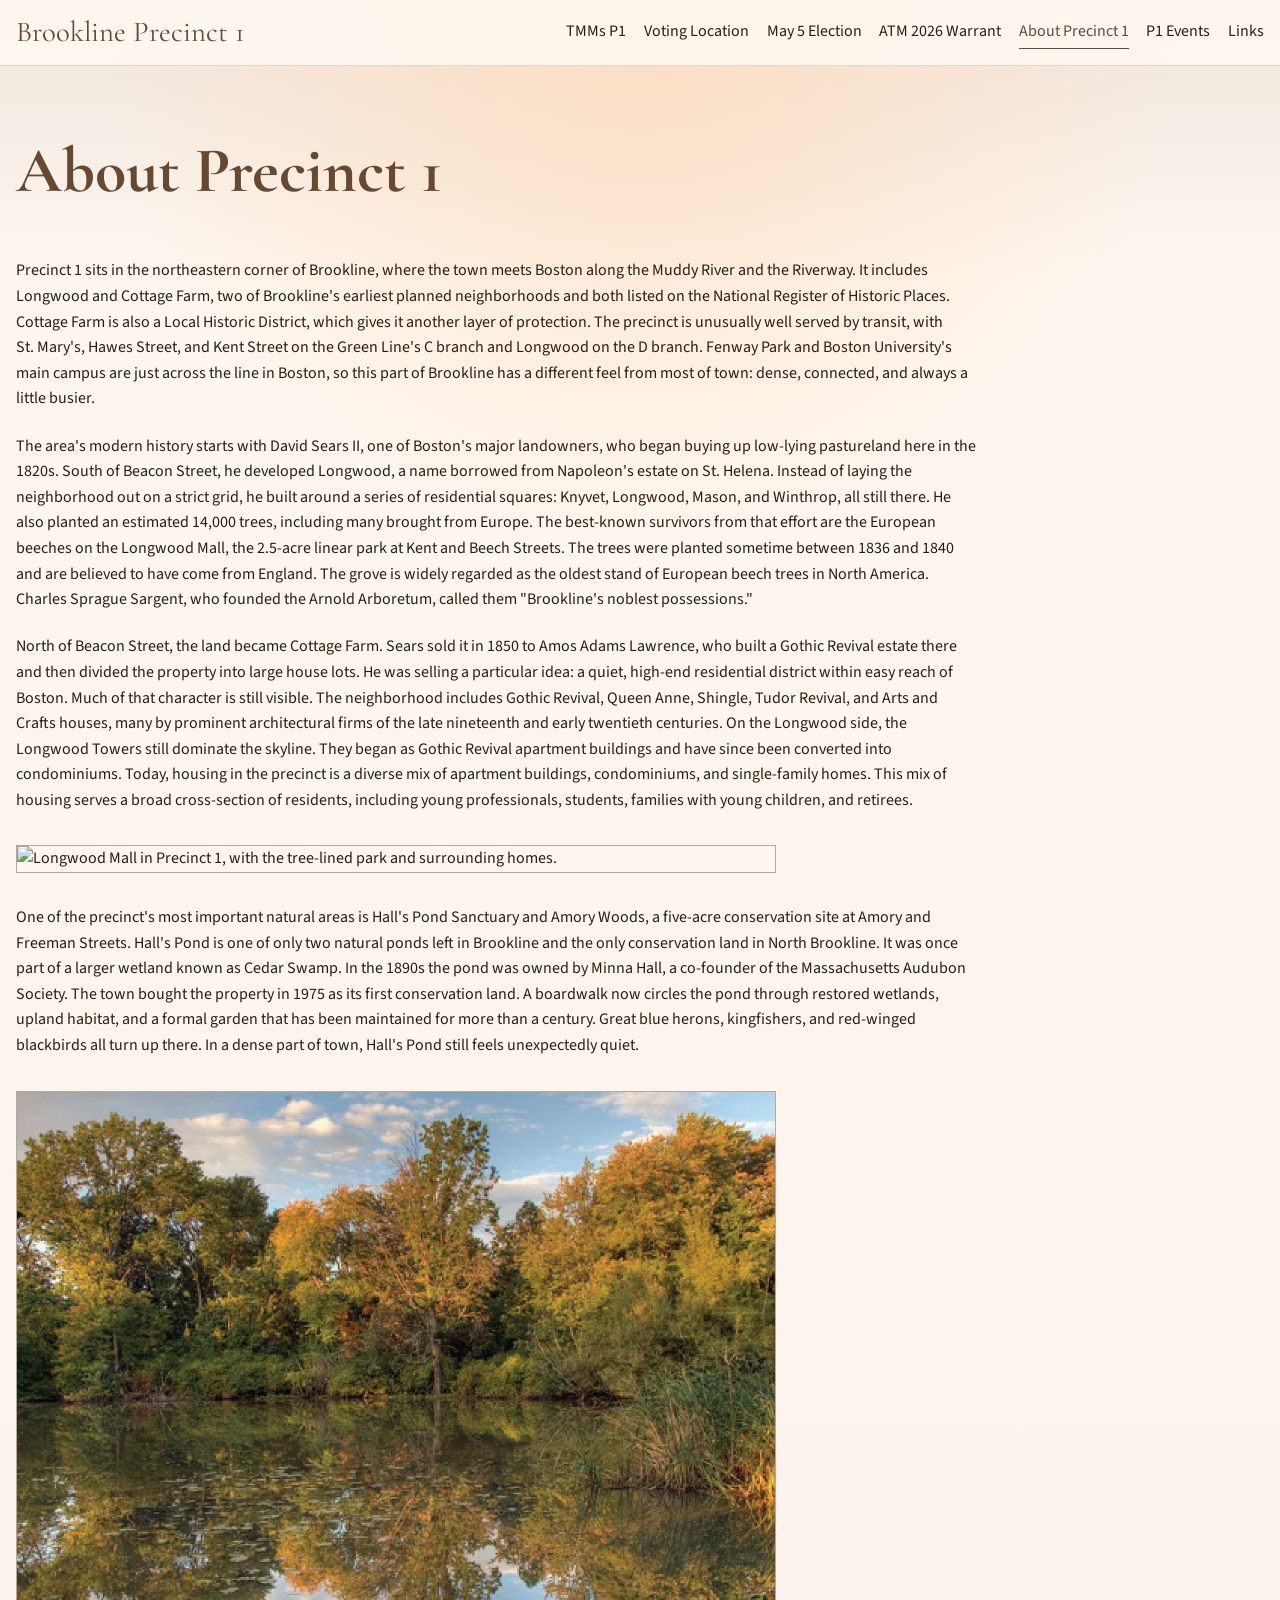
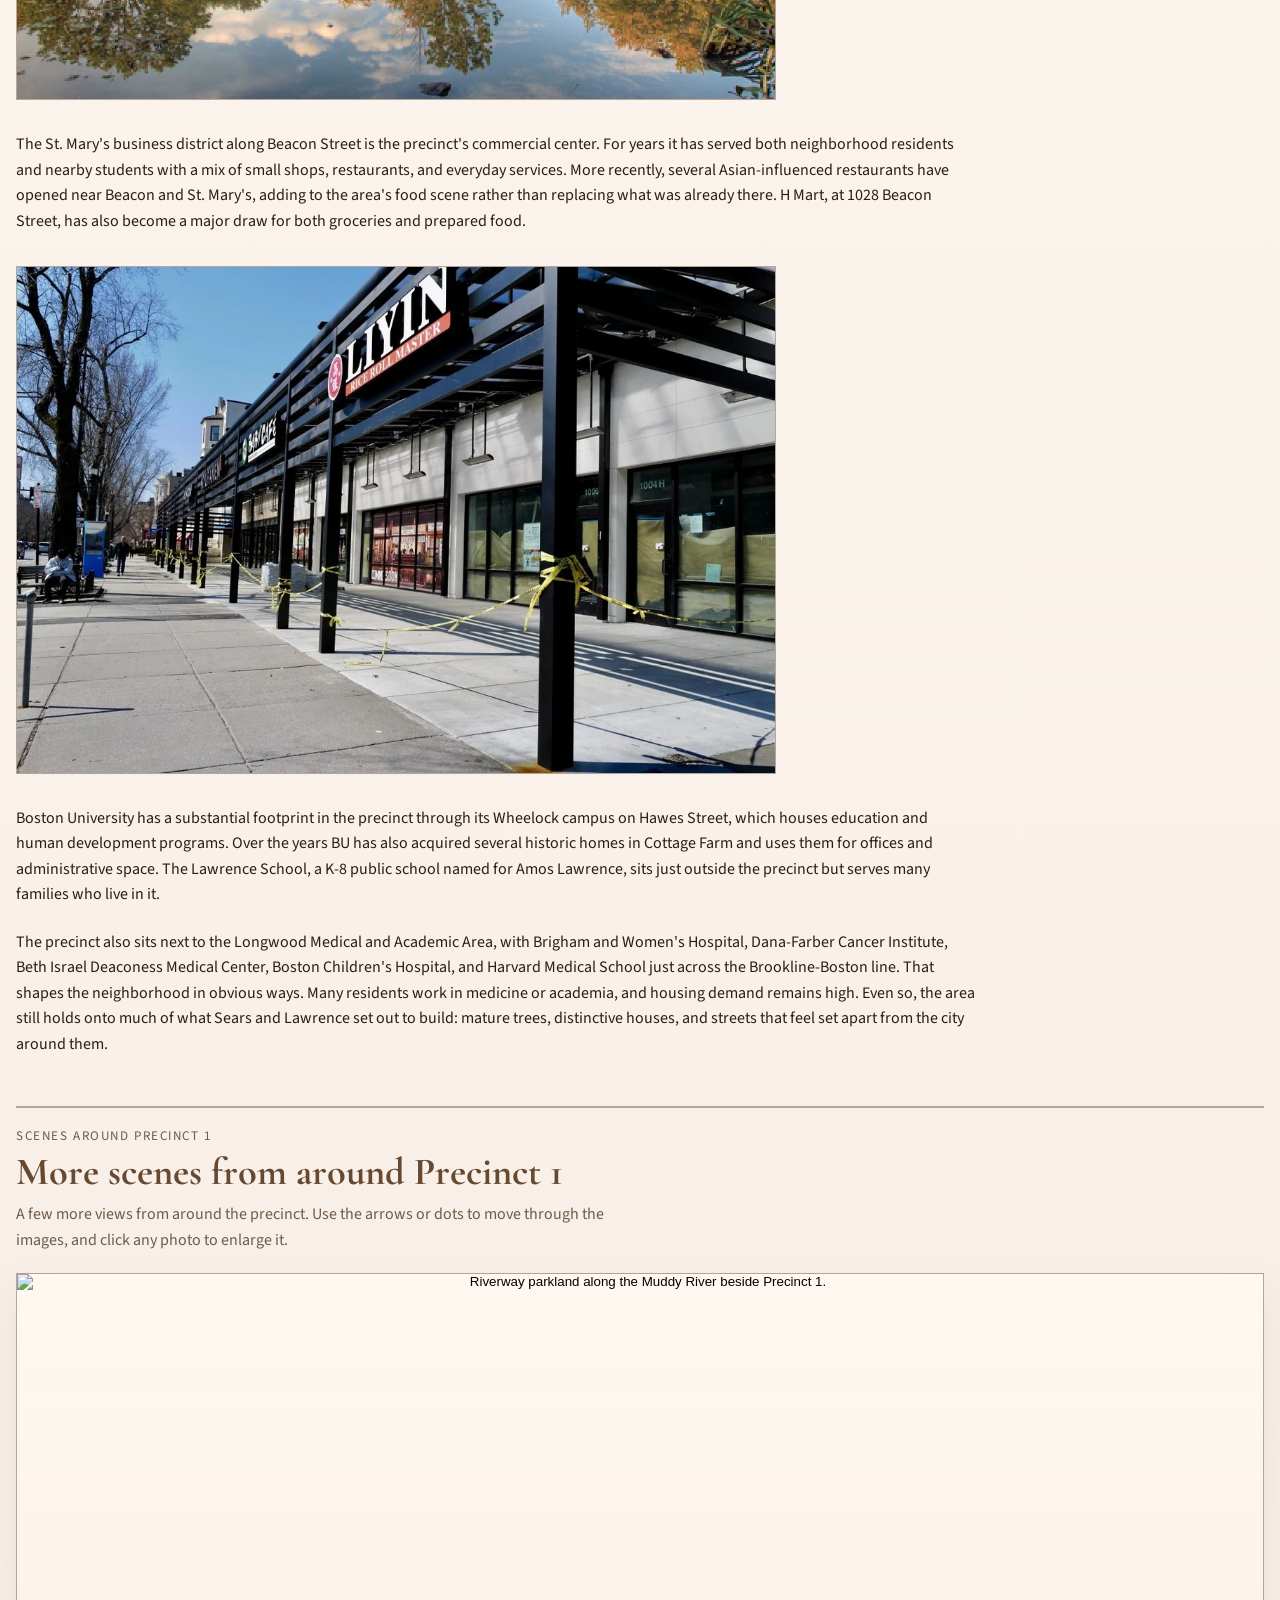
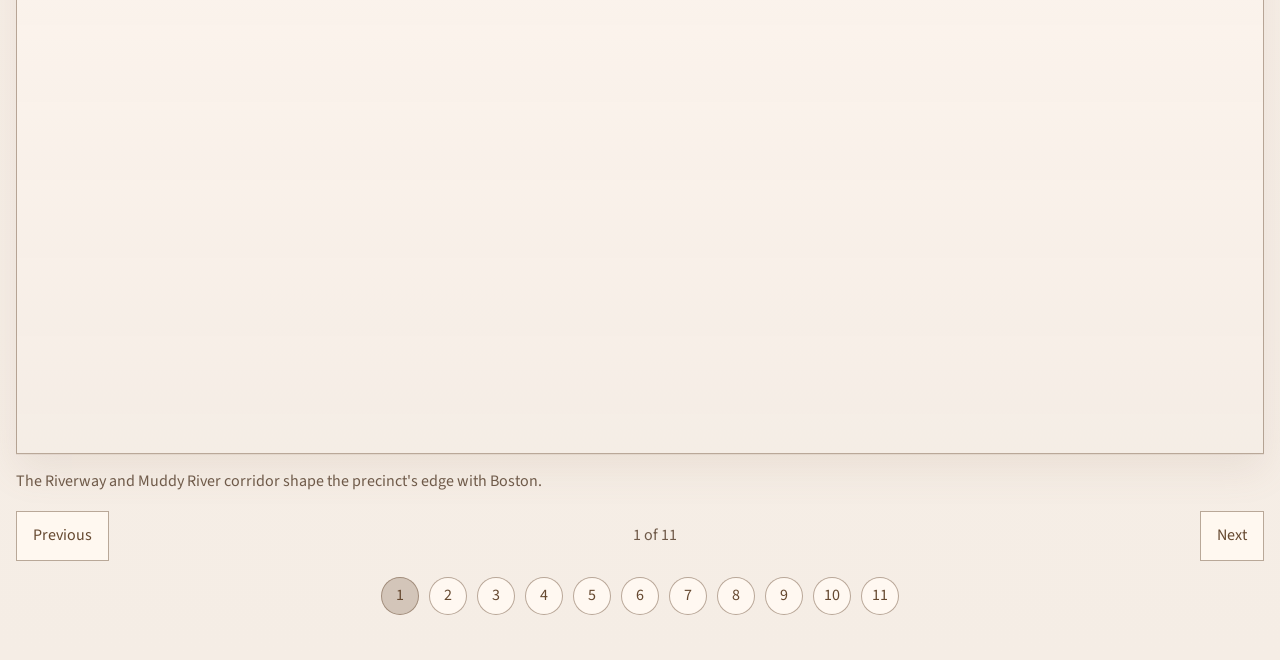
==== commit 9f47847a: "housing changes" ====
--- a/about.html
+++ b/about.html
@@ -87,7 +87,11 @@
               architectural firms of the late nineteenth and early twentieth
               centuries. On the Longwood side, the Longwood Towers still
               dominate the skyline. They began as Gothic Revival apartment
-              buildings and have since been converted into luxury condominiums.
+              buildings and have since been converted into condominiums. Today,
+              housing in the precinct is a diverse mix of apartment buildings,
+              condominiums, and single-family homes. This mix of housing serves
+              a broad cross-section of residents, including young professionals,
+              students, families with young children, and retirees.
             </p>
             <figure class="image-frame about-page__figure">
               <img
--- a/styles.css
+++ b/styles.css
@@ -542,6 +542,10 @@
   max-width: 66rem;
 }
 
+.events-page__listing {
+  font-size: 1.2em;
+}
+
 .about-page__content {
   max-width: 78rem;
 }
